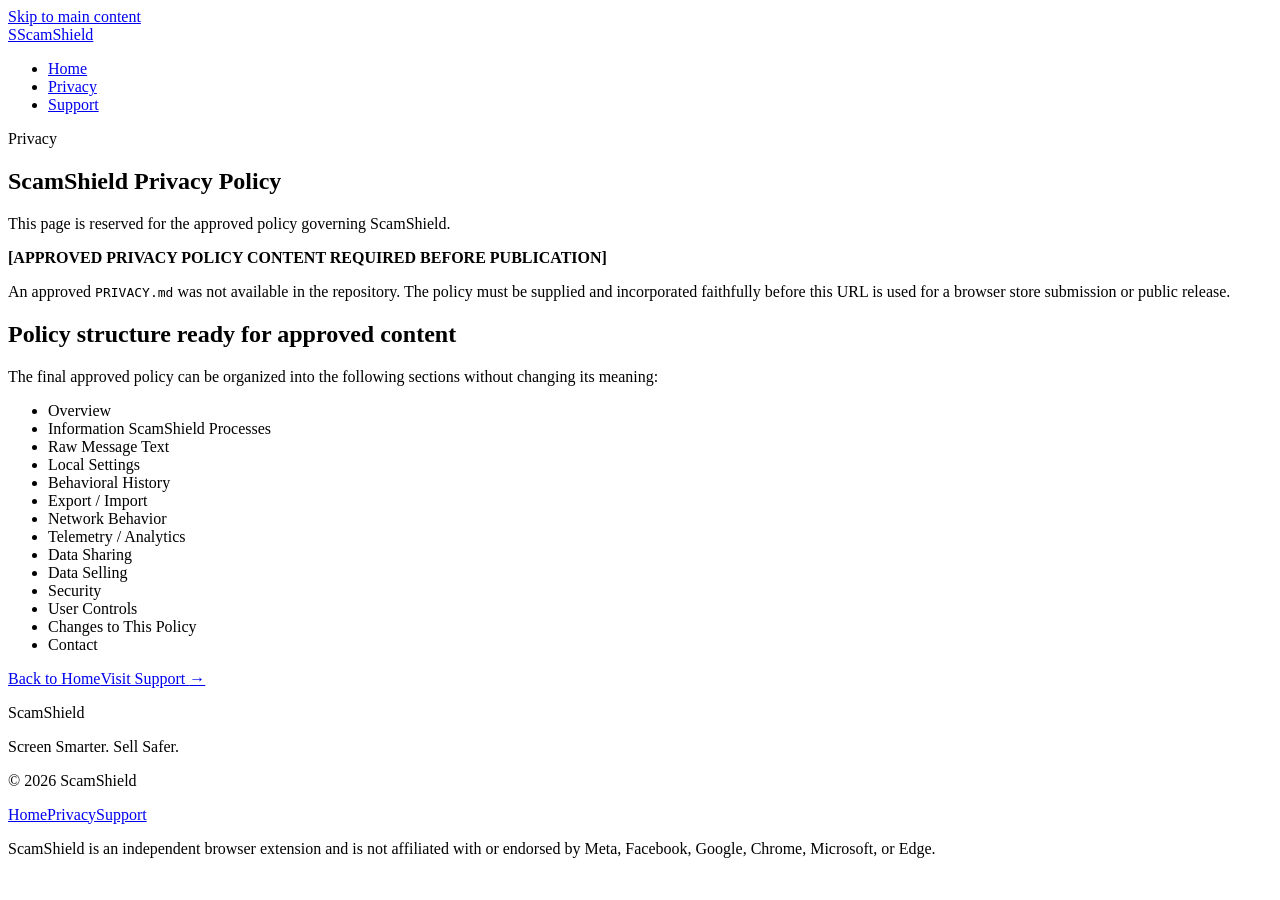
==== privacy.html @ 80b649ea "Add privacy.html for ScamShield website" ====
<!doctype html>
<html lang="en">
<head>
  <meta charset="utf-8">
  <meta name="viewport" content="width=device-width, initial-scale=1">
  <meta name="description" content="Read the ScamShield privacy policy and learn how the browser extension handles data.">
  <meta name="theme-color" content="#0a0a0b">
  <meta http-equiv="Content-Security-Policy" content="default-src 'self'; img-src 'self' data:; style-src 'self'; script-src 'none'; object-src 'none'; base-uri 'self'; form-action 'none'; frame-ancestors 'none'; upgrade-insecure-requests">
  <title>ScamShield Privacy Policy</title>
  <link rel="stylesheet" href="styles.css">
</head>
<body>
  <a class="skip-link" href="#main-content">Skip to main content</a>
  <header class="site-header"><div class="container nav-wrap"><a class="brand" href="index.html" aria-label="ScamShield home"><span class="brand-mark" aria-hidden="true">S</span><span>ScamShield</span></a><nav aria-label="Primary navigation"><ul class="nav-list"><li><a href="index.html">Home</a></li><li><a href="privacy.html" aria-current="page">Privacy</a></li><li><a href="support.html">Support</a></li></ul></nav></div></header>
  <main id="main-content">
    <section class="page-hero"><div class="container narrow"><p class="eyebrow">Privacy</p><h1>ScamShield Privacy Policy</h1><p>This page is reserved for the approved policy governing ScamShield.</p></div></section>
    <section class="section"><div class="container narrow">
      <div class="placeholder-alert" role="alert"><strong>[APPROVED PRIVACY POLICY CONTENT REQUIRED BEFORE PUBLICATION]</strong><p>An approved <code>PRIVACY.md</code> was not available in the repository. The policy must be supplied and incorporated faithfully before this URL is used for a browser store submission or public release.</p></div>
      <div class="policy-outline" aria-labelledby="expected-sections"><h2 id="expected-sections">Policy structure ready for approved content</h2><p>The final approved policy can be organized into the following sections without changing its meaning:</p><ul class="plain-list"><li>Overview</li><li>Information ScamShield Processes</li><li>Raw Message Text</li><li>Local Settings</li><li>Behavioral History</li><li>Export / Import</li><li>Network Behavior</li><li>Telemetry / Analytics</li><li>Data Sharing</li><li>Data Selling</li><li>Security</li><li>User Controls</li><li>Changes to This Policy</li><li>Contact</li></ul></div>
      <div class="page-links"><a class="button" href="index.html">Back to Home</a><a class="text-link" href="support.html">Visit Support <span aria-hidden="true">→</span></a></div>
    </div></section>
  </main>
  <footer class="site-footer"><div class="container footer-grid"><div><p class="footer-brand">ScamShield</p><p>Screen Smarter. Sell Safer.</p><p class="copyright">© 2026 ScamShield</p></div><nav aria-label="Footer navigation"><a href="index.html">Home</a><a href="privacy.html">Privacy</a><a href="support.html">Support</a></nav><p class="disclaimer">ScamShield is an independent browser extension and is not affiliated with or endorsed by Meta, Facebook, Google, Chrome, Microsoft, or Edge.</p></div></footer>
</body>
</html>
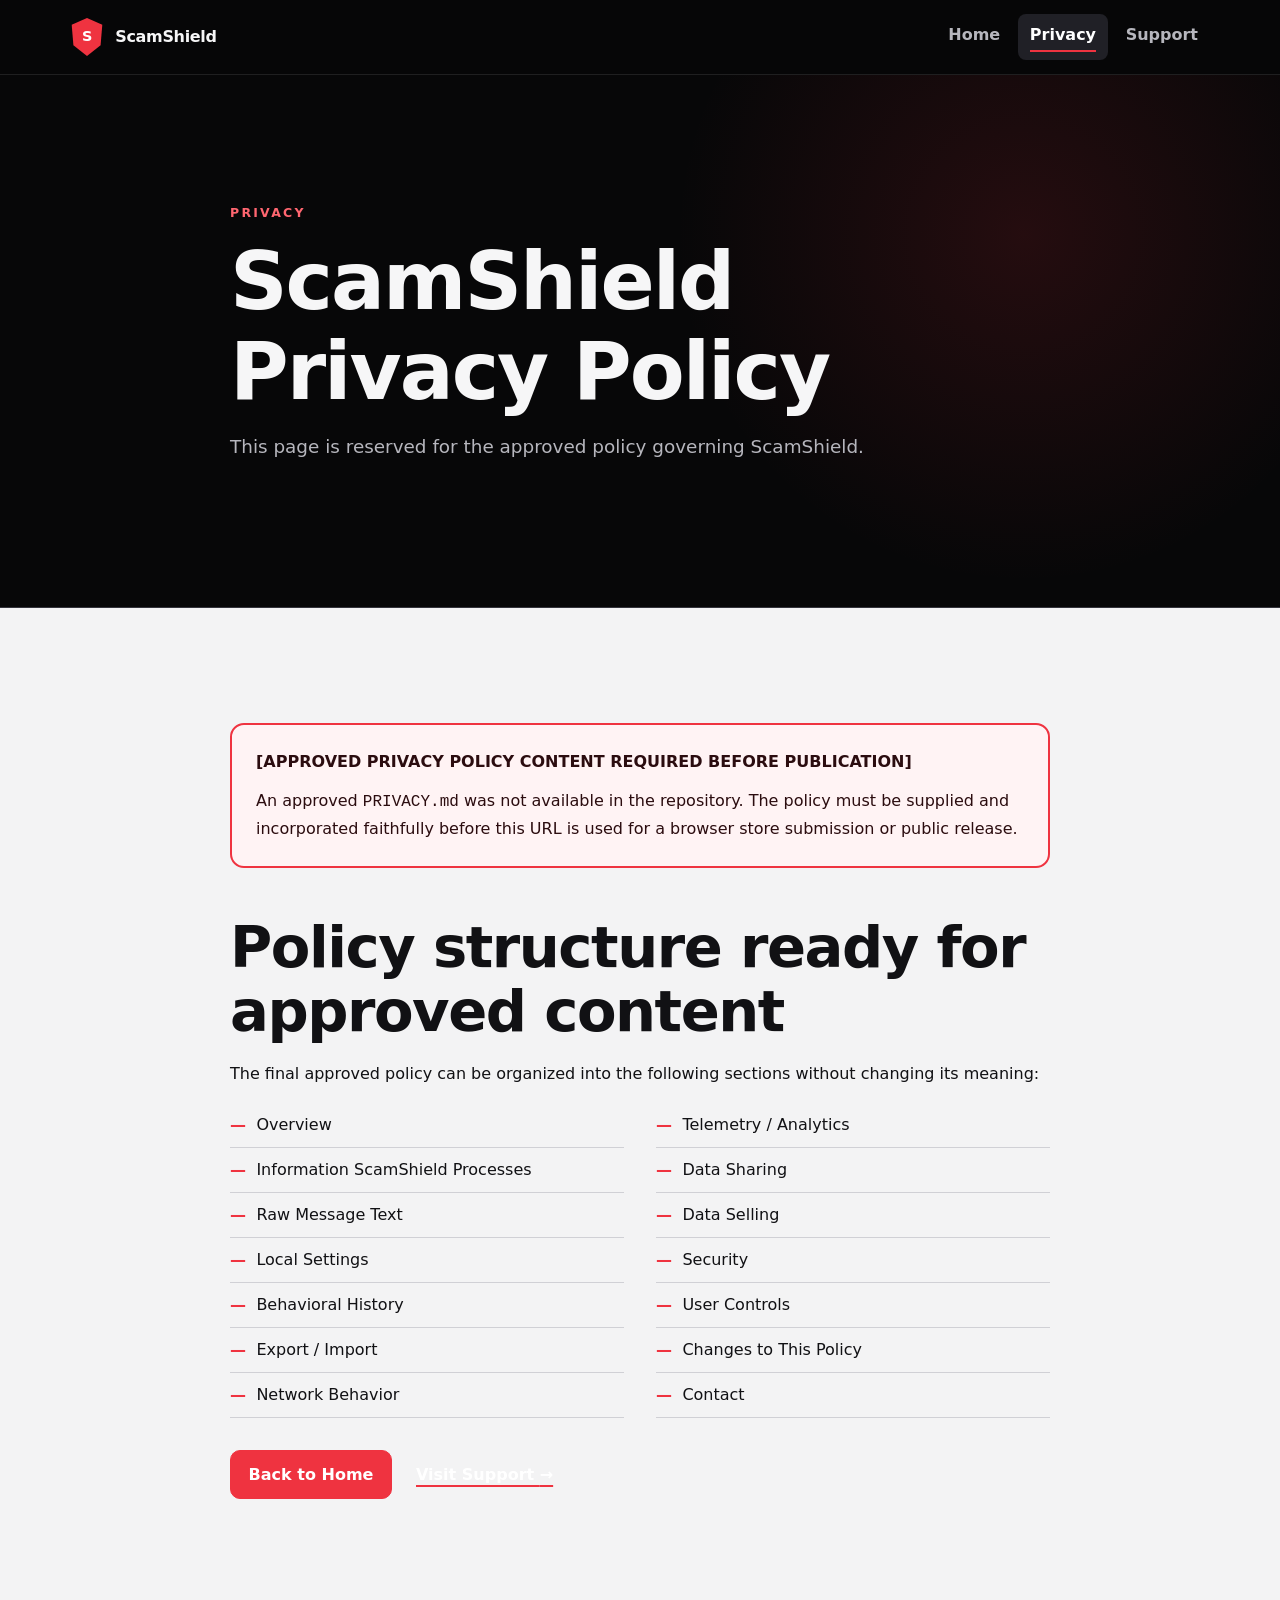
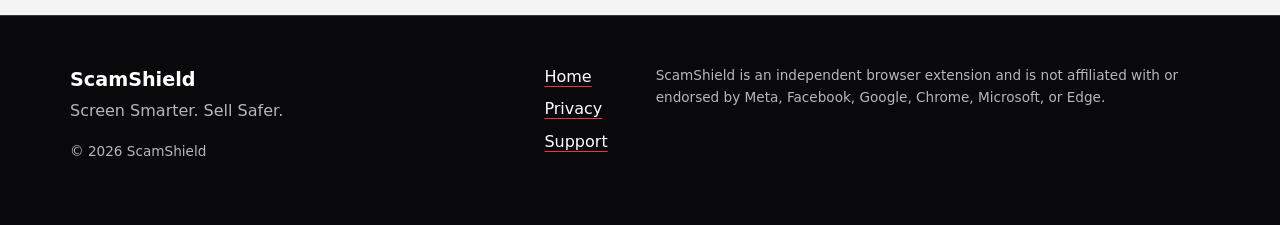
==== commit d6af22d3: "Add local favicon to privacy.html" ====
--- a/privacy.html
+++ b/privacy.html
@@ -7,6 +7,7 @@
   <meta name="theme-color" content="#0a0a0b">
   <meta http-equiv="Content-Security-Policy" content="default-src 'self'; img-src 'self' data:; style-src 'self'; script-src 'none'; object-src 'none'; base-uri 'self'; form-action 'none'; frame-ancestors 'none'; upgrade-insecure-requests">
   <title>ScamShield Privacy Policy</title>
+  <link rel="icon" href="assets/logo/favicon.svg" type="image/svg+xml">
   <link rel="stylesheet" href="styles.css">
 </head>
 <body>
--- a/styles.css
+++ b/styles.css
@@ -0,0 +1,6 @@
+:root{color-scheme:dark;--black:#070708;--charcoal:#111114;--panel:#18181c;--panel-2:#202026;--line:#34343c;--text:#f6f6f7;--muted:#b6b6bd;--red:#ef3340;--red-dark:#b81322;--red-soft:#ff6670;--max:1140px;--radius:18px;--shadow:0 24px 70px rgba(0,0,0,.35)}
+*{box-sizing:border-box}html{scroll-behavior:smooth}body{margin:0;background:var(--black);color:var(--text);font-family:Inter,ui-sans-serif,system-ui,-apple-system,BlinkMacSystemFont,"Segoe UI",sans-serif;font-size:1rem;line-height:1.65}a{color:inherit}p{margin:0 0 1rem}h1,h2,h3{margin:0 0 1rem;line-height:1.12;letter-spacing:-.025em}h1{font-size:clamp(3.25rem,9vw,7.25rem)}h2{font-size:clamp(2rem,5vw,3.6rem)}h3{font-size:1.3rem}code{font-family:ui-monospace,SFMono-Regular,Consolas,monospace}.container{width:min(calc(100% - 2.5rem),var(--max));margin-inline:auto}.narrow{max-width:820px}.skip-link{position:fixed;z-index:100;top:1rem;left:1rem;padding:.75rem 1rem;background:#fff;color:#000;border-radius:8px;transform:translateY(-160%)}.skip-link:focus{transform:none}.site-header{position:sticky;z-index:20;top:0;background:rgba(7,7,8,.92);border-bottom:1px solid rgba(255,255,255,.1);backdrop-filter:blur(16px)}.nav-wrap{min-height:74px;display:flex;align-items:center;justify-content:space-between;gap:2rem}.brand{display:inline-flex;align-items:center;gap:.7rem;text-decoration:none;font-weight:800;letter-spacing:-.02em}.brand-mark{display:grid;width:34px;height:38px;place-items:center;background:var(--red);color:#fff;font-size:.9rem;clip-path:polygon(50% 0,95% 18%,90% 72%,50% 100%,10% 72%,5% 18%)}.nav-list{display:flex;gap:.35rem;margin:0;padding:0;list-style:none}.nav-list a{display:block;padding:.5rem .75rem;border-radius:8px;color:var(--muted);text-decoration:none;font-weight:700}.nav-list a:hover,.nav-list a[aria-current=page]{background:var(--panel-2);color:#fff}.nav-list a[aria-current=page]::after{content:"";display:block;height:2px;margin-top:2px;background:var(--red)}a:focus-visible,summary:focus-visible{outline:3px solid #fff;outline-offset:3px}.hero{position:relative;overflow:hidden;padding:clamp(5rem,11vw,9rem) 0;background:radial-gradient(circle at 78% 46%,rgba(239,51,64,.16),transparent 28%),linear-gradient(145deg,#0d0d10,var(--black) 60%)}.hero::before{content:"";position:absolute;inset:0;opacity:.13;background-image:linear-gradient(rgba(255,255,255,.08) 1px,transparent 1px),linear-gradient(90deg,rgba(255,255,255,.08) 1px,transparent 1px);background-size:44px 44px;mask-image:linear-gradient(to bottom,#000,transparent)}.hero-grid{position:relative;display:grid;grid-template-columns:1.45fr .8fr;align-items:center;gap:5rem}.eyebrow{margin-bottom:.85rem;color:var(--red-soft);font-size:.78rem;font-weight:900;letter-spacing:.18em;text-transform:uppercase}.tagline{margin:-.25rem 0 1.5rem;color:var(--red-soft);font-size:clamp(1.3rem,3vw,2rem);font-weight:800}.hero-copy{max-width:720px;color:#dedee2;font-size:clamp(1.1rem,2.4vw,1.4rem)}.signal-line{display:inline-block;margin:1.1rem 0 0;padding:.65rem .9rem;border:1px solid var(--line);border-radius:99px;background:rgba(255,255,255,.04);color:#fff;font-size:.9rem;font-weight:700}.hero-actions,.page-links{display:flex;align-items:center;gap:1.5rem;margin-top:2rem}.button{display:inline-flex;align-items:center;justify-content:center;min-height:48px;padding:.65rem 1.1rem;border:1px solid var(--red);border-radius:10px;background:var(--red);color:#fff;text-decoration:none;font-weight:850}.button:hover{background:var(--red-dark);border-color:var(--red-dark)}.text-link{color:#fff;font-weight:800;text-decoration-color:var(--red);text-decoration-thickness:2px;text-underline-offset:5px}.text-link:hover{color:var(--red-soft)}.hero-visual{display:grid;place-items:center;min-height:390px}.shield{display:grid;width:240px;height:280px;place-items:center;background:linear-gradient(145deg,#ef3340,#840e18);filter:drop-shadow(0 28px 45px rgba(239,51,64,.2));clip-path:polygon(50% 0,95% 17%,88% 72%,50% 100%,12% 72%,5% 17%)}.shield::before{content:"";position:absolute;width:205px;height:240px;background:linear-gradient(145deg,#24242b,#0b0b0d);clip-path:inherit}.shield span{z-index:1;font-size:3.5rem;font-weight:950;letter-spacing:-.08em}.status-card{z-index:2;display:flex;align-items:center;gap:.8rem;margin-top:-70px;padding:1rem 1.2rem;border:1px solid var(--line);border-radius:13px;background:rgba(24,24,28,.96);box-shadow:var(--shadow)}.status-card strong,.status-card small{display:block}.status-card small{color:var(--muted)}.status-dot{width:10px;height:10px;border-radius:50%;background:#47d17a;box-shadow:0 0 0 5px rgba(71,209,122,.12)}.section{padding:clamp(4.5rem,9vw,7.5rem) 0;background:#f3f3f4;color:#111114}.section-dark{background:var(--charcoal);color:var(--text)}.section-heading{max-width:740px;margin-bottom:2.5rem}.section-heading>p:last-child{color:#555560}.section-dark .section-heading>p:last-child{color:var(--muted)}.assessment-grid{display:grid;grid-template-columns:repeat(2,1fr);gap:1.25rem}.assessment-card{position:relative;overflow:hidden;min-height:345px;padding:2rem;border:1px solid #d5d5da;border-radius:var(--radius);background:#fff}.accent-card{background:var(--charcoal);color:var(--text);border-color:var(--charcoal)}.card-number{position:absolute;right:1.5rem;top:1rem;color:#dadae0;font-size:4rem;font-weight:950}.accent-card .card-number{color:#303038}.assessment-card h3{position:relative;margin-top:5rem;font-size:1.8rem}.assessment-card p{position:relative;color:#595963}.accent-card p{color:var(--muted)}.check-list{display:grid;grid-template-columns:repeat(2,1fr);gap:.6rem;margin:1.4rem 0 0;padding:0;list-style:none}.check-list li::before{content:"✓";margin-right:.45rem;color:var(--red-soft);font-weight:900}.card-note{padding-top:1rem;border-top:1px solid #dddde2}.feature-grid{display:grid;grid-template-columns:repeat(6,1fr);gap:1rem}.feature-card{grid-column:span 2;padding:1.55rem;border:1px solid var(--line);border-radius:15px;background:var(--panel)}.feature-card:nth-child(4),.feature-card:nth-child(5){grid-column:span 3}.feature-card p{color:var(--muted)}.feature-icon{display:grid;width:36px;height:36px;margin-bottom:1.2rem;place-items:center;border:1px solid rgba(239,51,64,.55);border-radius:9px;color:var(--red-soft);font-weight:900}.steps{display:grid;margin:0;padding:0;list-style:none;counter-reset:step}.steps li{display:grid;grid-template-columns:auto 1fr;gap:1.4rem;padding:1.5rem 0;border-top:1px solid #d0d0d5}.steps li:last-child{border-bottom:1px solid #d0d0d5}.steps span{display:grid;width:42px;height:42px;place-items:center;border-radius:50%;background:var(--red);color:#fff;font-weight:900}.steps h3{margin:.35rem 0 .35rem}.steps p{margin:0;color:#595963}.steps.compact li{grid-template-columns:auto 1fr}.privacy-band{background:var(--red);color:#fff}.privacy-band .eyebrow{color:#fff}.privacy-band .text-link{text-decoration-color:#111}.split-layout{display:grid;grid-template-columns:.85fr 1.15fr;gap:clamp(2rem,7vw,7rem);align-items:start}.plain-list{margin:0 0 1.5rem;padding:0;list-style:none}.plain-list li{padding:.55rem 0;border-bottom:1px solid #d0d0d5}.plain-list li::before{content:"—";margin-right:.65rem;color:var(--red);font-weight:900}.fine-print{color:#65656e;font-size:.9rem}.empty-preview{display:grid;min-height:260px;place-items:center;align-content:center;border:1px dashed #50505a;border-radius:var(--radius);background:rgba(255,255,255,.02);color:var(--muted);text-align:center}.empty-preview span{color:var(--red-soft);font-size:3rem;transform:rotate(45deg)}.page-hero{padding:clamp(5rem,10vw,8rem) 0;border-bottom:1px solid var(--line);background:radial-gradient(circle at 80% 30%,rgba(239,51,64,.13),transparent 32%)}.page-hero h1{font-size:clamp(2.8rem,7vw,5rem)}.page-hero p:last-child{color:var(--muted);font-size:1.15rem}.placeholder-alert{padding:1.5rem;border:2px solid var(--red);border-radius:14px;background:#fff3f4;color:#2b0c0f}.placeholder-alert strong{display:block;overflow-wrap:anywhere}.placeholder-alert p{margin:.8rem 0 0}.policy-outline{margin-top:3rem}.policy-outline .plain-list{columns:2;column-gap:2rem}.policy-outline .plain-list li{break-inside:avoid}.faq-list{display:grid;gap:.8rem}.faq-list details{border:1px solid var(--line);border-radius:12px;background:var(--panel)}.faq-list summary{cursor:pointer;padding:1.1rem 1.2rem;font-weight:800}.faq-list details div{padding:0 1.2rem 1.1rem;color:var(--muted)}.faq-list details p{margin:0}.support-grid{display:grid;grid-template-columns:repeat(2,1fr);gap:1.2rem}.support-grid article{padding:2rem;border:1px solid #d5d5da;border-radius:var(--radius);background:#fff}.contact-placeholder{display:inline-block;padding:.7rem .8rem;border:1px dashed var(--red);border-radius:8px;color:#6f1018;font-family:ui-monospace,SFMono-Regular,Consolas,monospace;font-weight:800;overflow-wrap:anywhere}.site-footer{padding:3rem 0;border-top:1px solid var(--line);background:#09090b;color:var(--muted)}.footer-grid{display:grid;grid-template-columns:1fr auto 1.3fr;gap:3rem;align-items:start}.footer-brand{margin-bottom:.15rem;color:#fff;font-size:1.2rem;font-weight:900}.copyright{margin-top:1rem;font-size:.85rem}.site-footer nav{display:flex;flex-direction:column;gap:.4rem}.site-footer nav a{color:#fff;text-decoration-color:var(--red);text-underline-offset:4px}.disclaimer{font-size:.85rem}
+@media (max-width:800px){.hero-grid,.split-layout,.footer-grid{grid-template-columns:1fr}.hero-grid{gap:2rem}.hero-visual{min-height:310px}.shield{width:180px;height:210px}.shield::before{width:153px;height:180px}.feature-grid{grid-template-columns:repeat(2,1fr)}.feature-card,.feature-card:nth-child(4),.feature-card:nth-child(5){grid-column:span 1}.footer-grid{gap:1.7rem}.site-footer nav{flex-direction:row;gap:1rem}}
+@media (max-width:580px){.container{width:min(calc(100% - 1.5rem),var(--max))}.nav-wrap{min-height:66px;gap:.6rem}.brand>span:last-child{display:none}.nav-list a{padding:.45rem .55rem;font-size:.9rem}.hero{padding-top:4.25rem}.hero-visual{min-height:260px}.shield{width:150px;height:175px}.shield::before{width:127px;height:150px}.status-card{max-width:280px}.assessment-grid,.feature-grid,.support-grid{grid-template-columns:1fr}.check-list{grid-template-columns:1fr}.assessment-card{min-height:0}.policy-outline .plain-list{columns:1}.hero-actions,.page-links{align-items:flex-start;flex-direction:column;gap:1rem}}
+@media (prefers-reduced-motion:reduce){html{scroll-behavior:auto}*,*::before,*::after{scroll-behavior:auto!important;transition-duration:.01ms!important;animation-duration:.01ms!important;animation-iteration-count:1!important}}
+
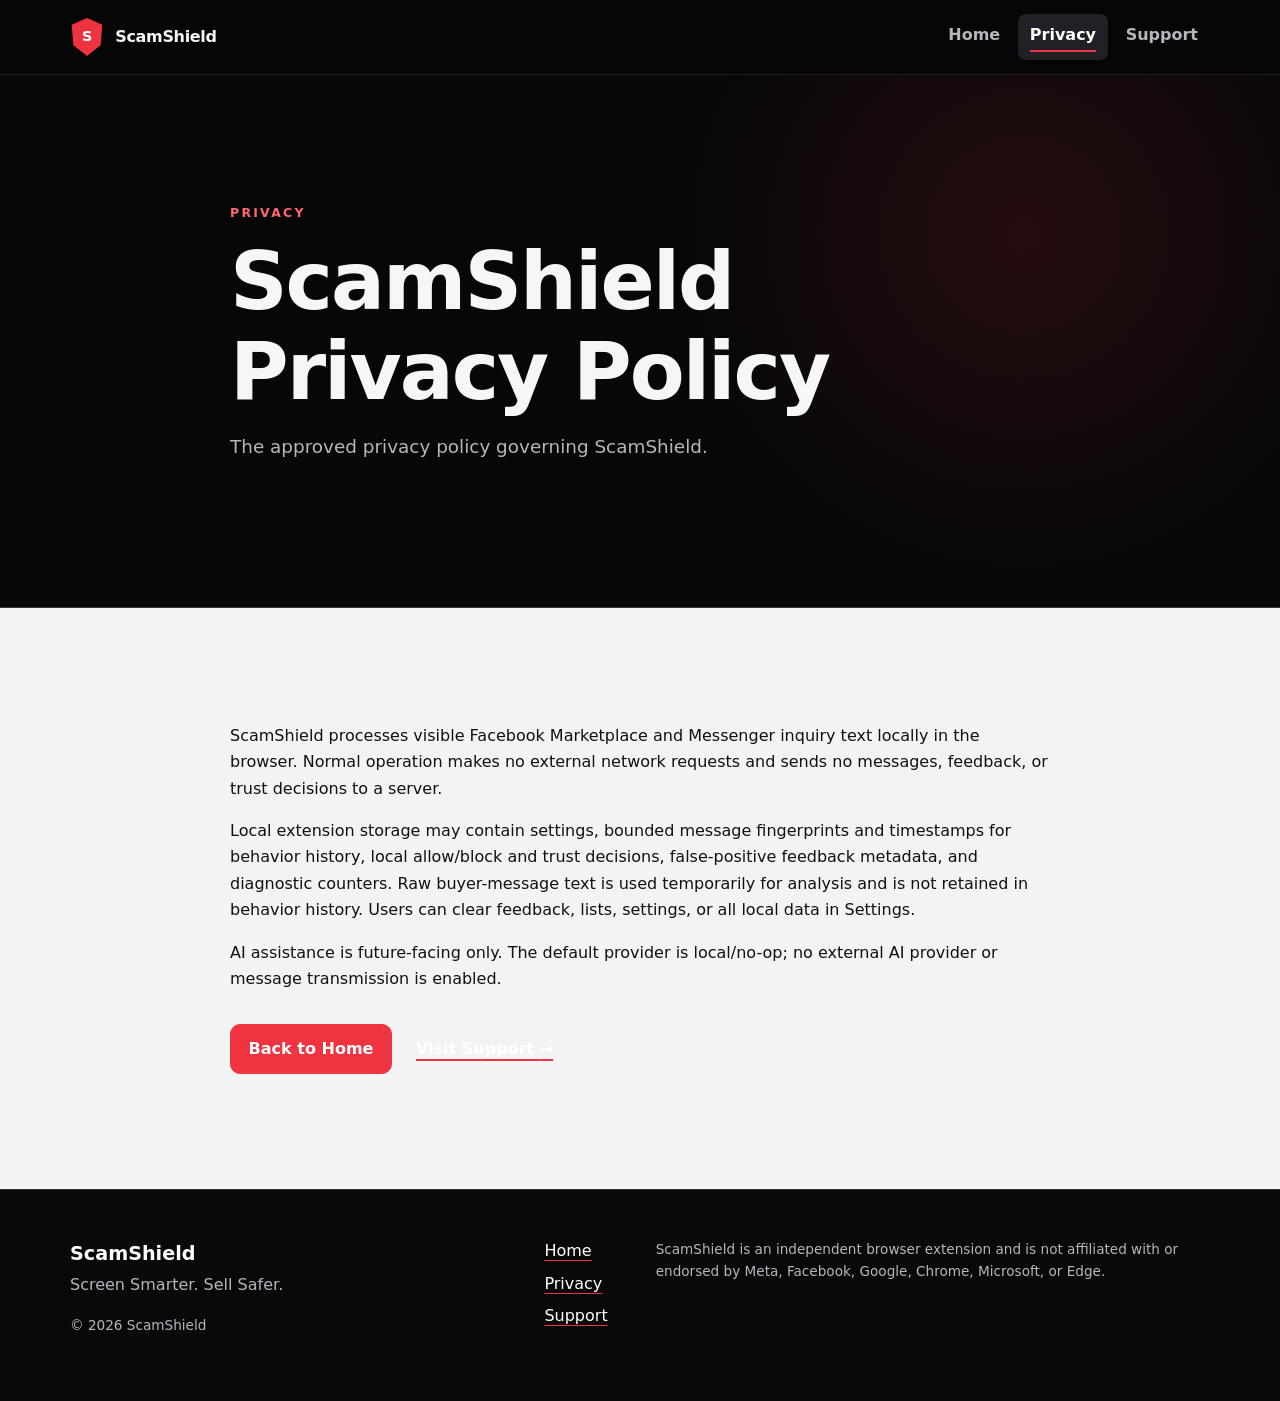
==== commit f9fe3f4a: "Finalize privacy policy and support contact" ====
--- a/privacy.html
+++ b/privacy.html
@@ -14,10 +14,13 @@
   <a class="skip-link" href="#main-content">Skip to main content</a>
   <header class="site-header"><div class="container nav-wrap"><a class="brand" href="index.html" aria-label="ScamShield home"><span class="brand-mark" aria-hidden="true">S</span><span>ScamShield</span></a><nav aria-label="Primary navigation"><ul class="nav-list"><li><a href="index.html">Home</a></li><li><a href="privacy.html" aria-current="page">Privacy</a></li><li><a href="support.html">Support</a></li></ul></nav></div></header>
   <main id="main-content">
-    <section class="page-hero"><div class="container narrow"><p class="eyebrow">Privacy</p><h1>ScamShield Privacy Policy</h1><p>This page is reserved for the approved policy governing ScamShield.</p></div></section>
+    <section class="page-hero"><div class="container narrow"><p class="eyebrow">Privacy</p><h1>ScamShield Privacy Policy</h1><p>The approved privacy policy governing ScamShield.</p></div></section>
     <section class="section"><div class="container narrow">
-      <div class="placeholder-alert" role="alert"><strong>[APPROVED PRIVACY POLICY CONTENT REQUIRED BEFORE PUBLICATION]</strong><p>An approved <code>PRIVACY.md</code> was not available in the repository. The policy must be supplied and incorporated faithfully before this URL is used for a browser store submission or public release.</p></div>
-      <div class="policy-outline" aria-labelledby="expected-sections"><h2 id="expected-sections">Policy structure ready for approved content</h2><p>The final approved policy can be organized into the following sections without changing its meaning:</p><ul class="plain-list"><li>Overview</li><li>Information ScamShield Processes</li><li>Raw Message Text</li><li>Local Settings</li><li>Behavioral History</li><li>Export / Import</li><li>Network Behavior</li><li>Telemetry / Analytics</li><li>Data Sharing</li><li>Data Selling</li><li>Security</li><li>User Controls</li><li>Changes to This Policy</li><li>Contact</li></ul></div>
+      <article class="policy-content" aria-label="Approved ScamShield privacy policy">
+        <p>ScamShield processes visible Facebook Marketplace and Messenger inquiry text locally in the browser. Normal operation makes no external network requests and sends no messages, feedback, or trust decisions to a server.</p>
+        <p>Local extension storage may contain settings, bounded message fingerprints and timestamps for behavior history, local allow/block and trust decisions, false-positive feedback metadata, and diagnostic counters. Raw buyer-message text is used temporarily for analysis and is not retained in behavior history. Users can clear feedback, lists, settings, or all local data in Settings.</p>
+        <p>AI assistance is future-facing only. The default provider is local/no-op; no external AI provider or message transmission is enabled.</p>
+      </article>
       <div class="page-links"><a class="button" href="index.html">Back to Home</a><a class="text-link" href="support.html">Visit Support <span aria-hidden="true">→</span></a></div>
     </div></section>
   </main>
